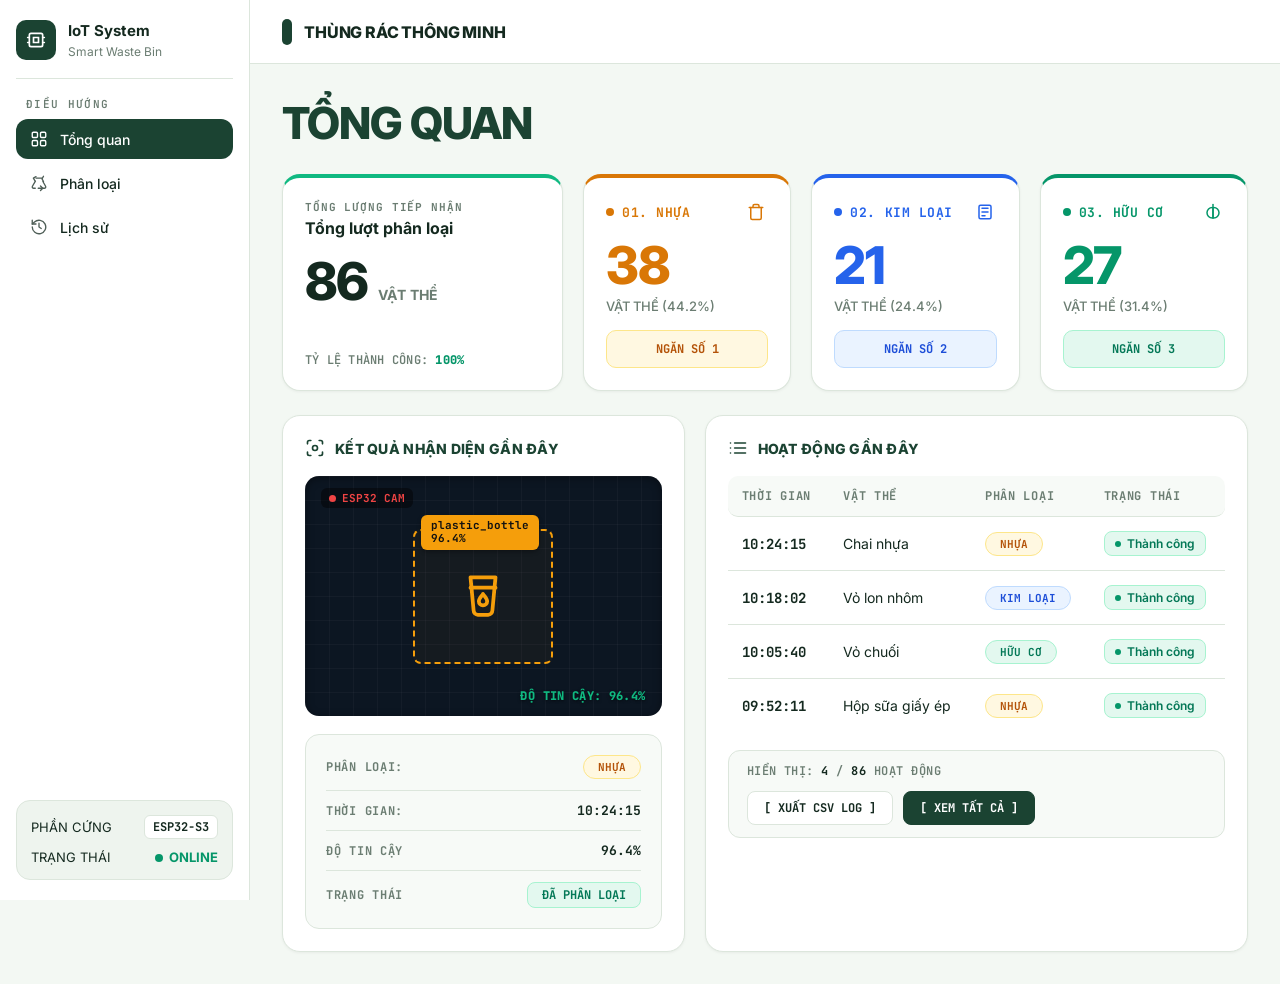
==== front_end/index.html @ 0577f17b "fe cho hệ thống" ====
<!DOCTYPE html>
<html lang="vi">
<head>
  <meta charset="utf-8">
  <meta http-equiv="refresh" content="0; url=tong-quan.html">
  <title>Chuyển hướng – Thùng rác thông minh</title>
  <script>
    window.location.replace("tong-quan.html");
  </script>
</head>
<body style="font-family: system-ui, sans-serif; display: flex; align-items: center; justify-content: center; height: 100vh; margin: 0; background: #f3f8f3; color: #1b4332;">
  <p>Đang chuyển hướng tới trang <a href="tong-quan.html" style="color: #059669; font-weight: bold;">Tổng quan</a>...</p>
</body>
</html>
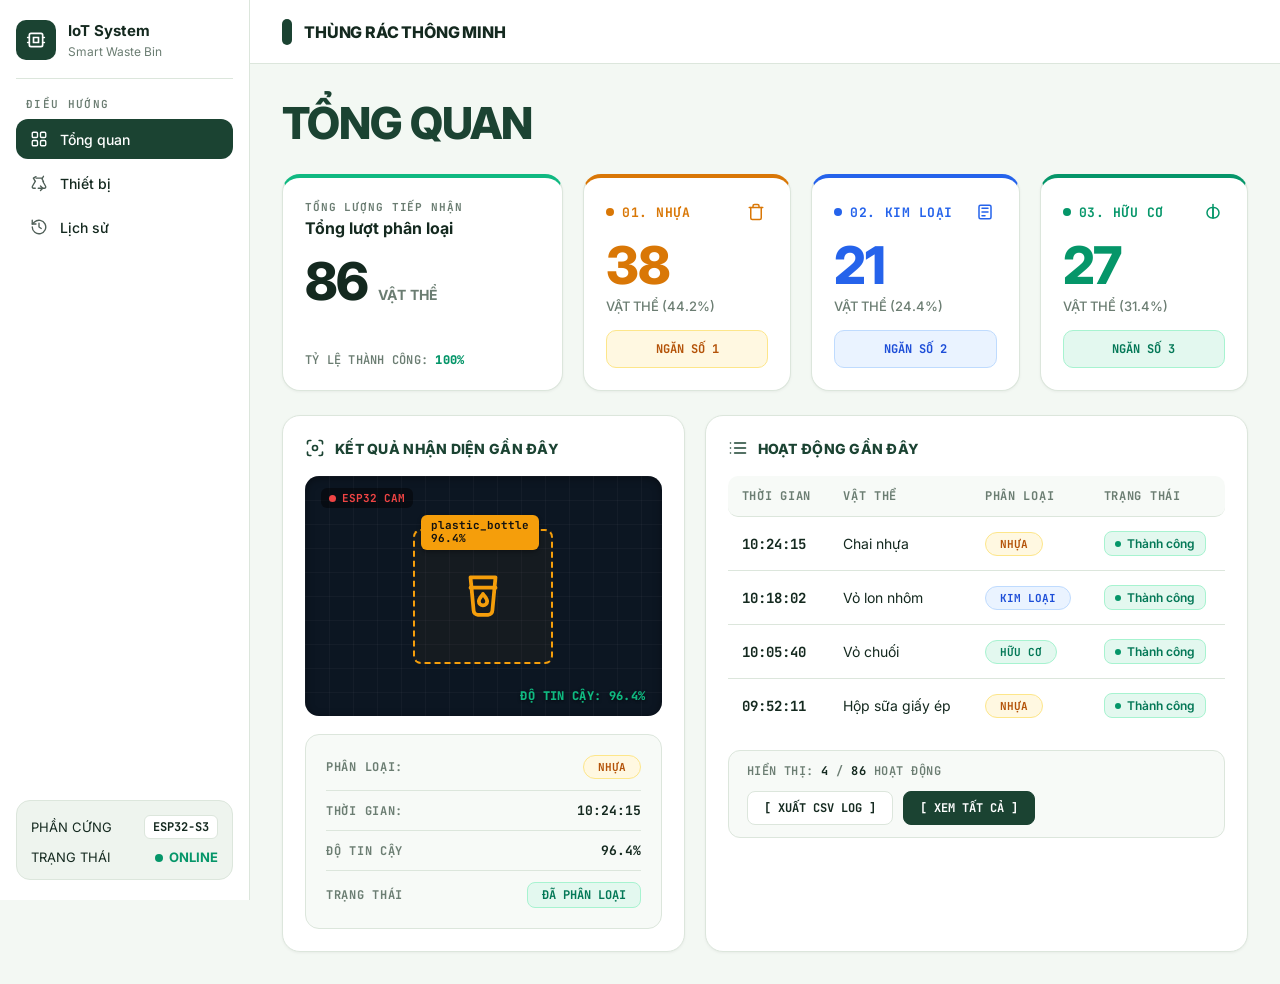
==== commit 0f2322f8: "update front-end" ====
--- a/front_end/index.html
+++ b/front_end/index.html
@@ -12,3 +12,4 @@
   <p>Đang chuyển hướng tới trang <a href="tong-quan.html" style="color: #059669; font-weight: bold;">Tổng quan</a>...</p>
 </body>
 </html>
+
